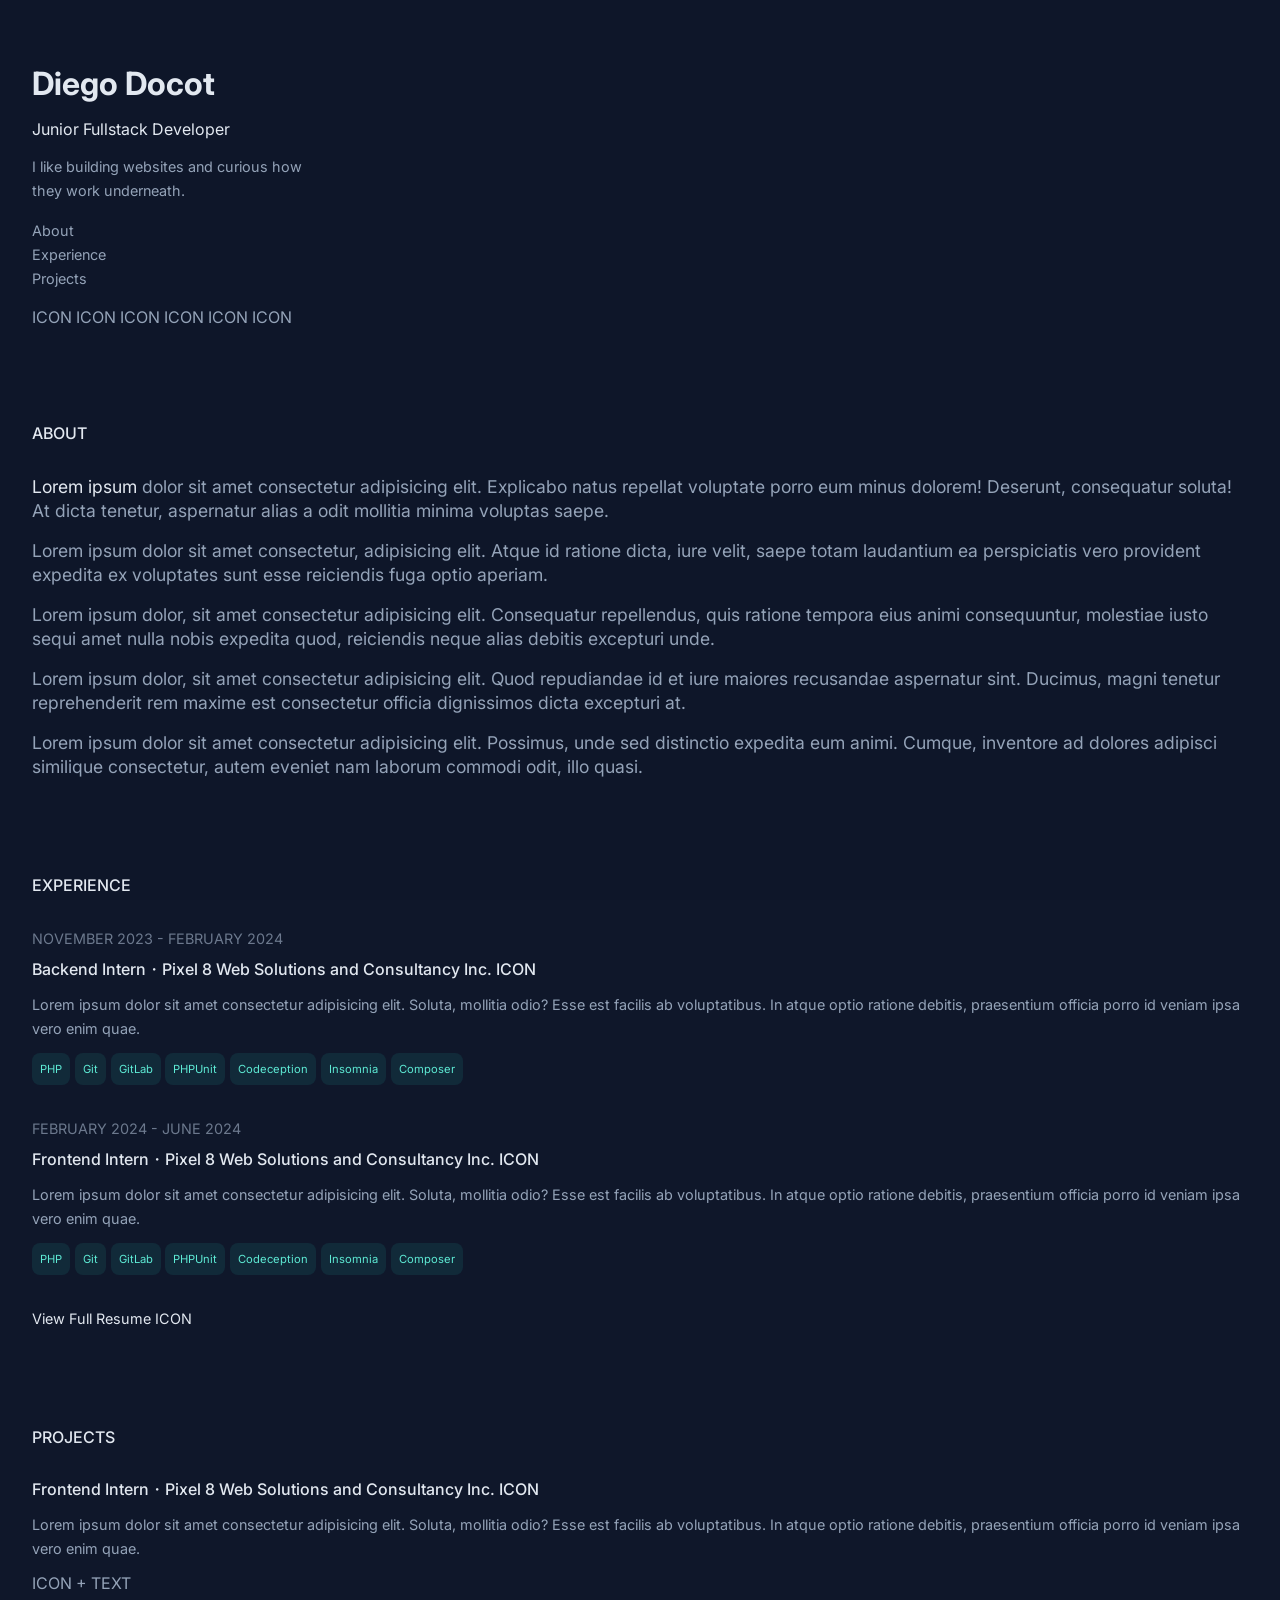
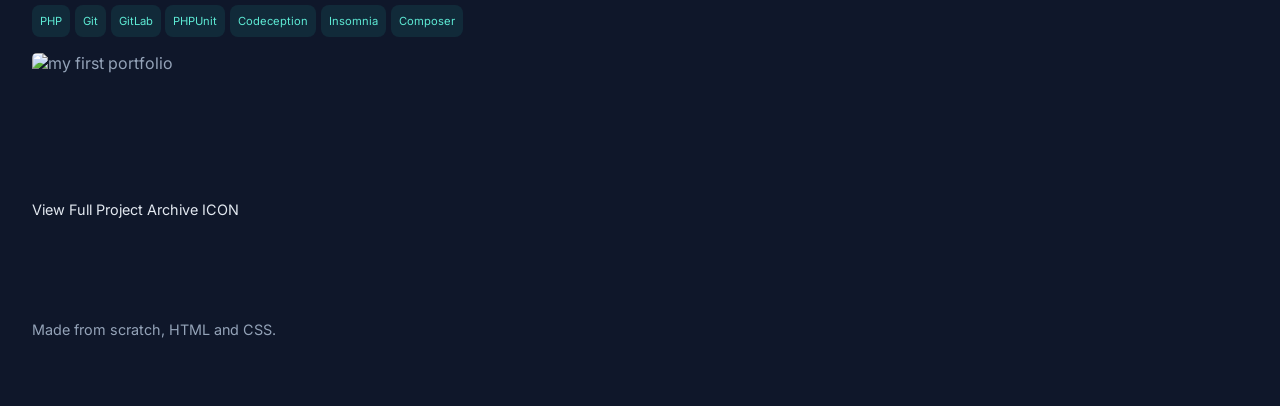
==== index.html @ eea4980a "Add project section" ====
<!doctype html>
<html lang="en">
	<head>
		<meta charset="UTF-8" />
		<meta name="viewport" content="width=device-width, initial-scale=1.0" />
		<title>Diego Docot</title>
		<link rel="preconnect" href="https://fonts.googleapis.com" />
		<link rel="preconnect" href="https://fonts.gstatic.com" crossorigin />
		<link
			href="https://fonts.googleapis.com/css2?family=Inter:ital,opsz,wght@0,14..32,100..900;1,14..32,100..900&display=swap"
			rel="stylesheet"
		/>
		<link
			rel="stylesheet"
			href="https://cdnjs.cloudflare.com/ajax/libs/font-awesome/6.0.0/css/all.min.css"
			integrity="sha512-9usAa10IRO0HhonpyAIVpjrylPvoDwiPUiKdWk5t3PyolY1cOd4DSE0Ga+ri4AuTroPR5aQvXU9xC6qOPnzFeg=="
			crossorigin="anonymous"
			referrerpolicy="no-referrer"
		/>
		<link rel="stylesheet" href="styles.css" />
	</head>
	<body>
		<div class="underlay"></div>
		<header>
			<a href="">
				<h1>Diego Docot</h1>
			</a>
			<h4>Junior Fullstack Developer</h4>
			<p>I like building websites and curious how they work underneath.</p>
			<nav>
				<a><p>About</p></a>
				<a><p>Experience</p></a>
				<a><p>Projects</p></a>
			</nav>
			<div class="socials">
				<a href="">ICON</a>
				<a href="">ICON</a>
				<a href="">ICON</a>
				<a href="">ICON</a>
				<a href="">ICON</a>
				<a href="">ICON</a>
			</div>
		</header>
		<main>
			<!-- ABOUT SECTION -->
			<section>
				<div>
					<h2 class="lightText">About</h2class>
				</div>
				<div class="about-contents">
					<p>
						<a href="/" class="anchor-text">Lorem ipsum</a> dolor sit amet
						consectetur adipisicing elit. Explicabo natus repellat voluptate
						porro eum minus dolorem! Deserunt, consequatur soluta! At dicta
						tenetur, aspernatur alias a odit mollitia minima voluptas saepe.
					</p>
					<p>
						Lorem ipsum dolor sit amet consectetur, adipisicing elit. Atque id
						ratione dicta, iure velit, saepe totam laudantium ea perspiciatis
						vero provident expedita ex voluptates sunt esse reiciendis fuga
						optio aperiam.
					</p>
					<p>
						Lorem ipsum dolor, sit amet consectetur adipisicing elit.
						Consequatur repellendus, quis ratione tempora eius animi
						consequuntur, molestiae iusto sequi amet nulla nobis expedita quod,
						reiciendis neque alias debitis excepturi unde.
					</p>
					<p>
						Lorem ipsum dolor, sit amet consectetur adipisicing elit. Quod
						repudiandae id et iure maiores recusandae aspernatur sint. Ducimus,
						magni tenetur reprehenderit rem maxime est consectetur officia
						dignissimos dicta excepturi at.
					</p>
					<p>
						Lorem ipsum dolor sit amet consectetur adipisicing elit. Possimus,
						unde sed distinctio expedita eum animi. Cumque, inventore ad dolores
						adipisci similique consectetur, autem eveniet nam laborum commodi
						odit, illo quasi.
					</p>
				</div>
			</section>

			<!-- EXPERIENCE SECTION -->
			<section>
				<div>
					<h2 class="lightText">Experience</h2>
				</div>
				<div class="experience-contents">
					<!-- FIRST EXPERIENCE -->
					<div class="experience-card">
						<p class="tenure">November 2023 - February 2024</p>
						<div class="card-column">
							<a href="/" target="_blank">
								<h3 class="anchor-text card-header">
									Backend Intern・Pixel 8 Web Solutions and Consultancy Inc. ICON
								</h3>
							</a>
							<p>
								Lorem ipsum dolor sit amet consectetur adipisicing elit. Soluta,
								mollitia odio? Esse est facilis ab voluptatibus. In atque optio
								ratione debitis, praesentium officia porro id veniam ipsa vero
								enim quae.
							</p>
							<div class="tag-container">
								<div class="tag"><p>PHP</p></div>
								<div class="tag"><p>Git</p></div>
								<div class="tag"><p>GitLab</p></div>
								<div class="tag"><p>PHPUnit</p></div>
								<div class="tag"><p>Codeception</p></div>
								<div class="tag"><p>Insomnia</p></div>
								<div class="tag"><p>Composer</p></div>
							</div>
						</div>
					</div>
					<!-- SECOND EXPERIENCE -->
					<div class="experience-card">
						<p class="tenure">February 2024 - June 2024</p>
						<div class="card-column">
							<a href="/" target="_blank">
								<h3 class="anchor-text card-header">
									Frontend Intern・Pixel 8 Web Solutions and Consultancy Inc. ICON
								</h3>
							</a>
							<p>
								Lorem ipsum dolor sit amet consectetur adipisicing elit. Soluta,
								mollitia odio? Esse est facilis ab voluptatibus. In atque optio
								ratione debitis, praesentium officia porro id veniam ipsa vero
								enim quae.
							</p>
							<div class="tag-container">
								<div class="tag"><p>PHP</p></div>
								<div class="tag"><p>Git</p></div>
								<div class="tag"><p>GitLab</p></div>
								<div class="tag"><p>PHPUnit</p></div>
								<div class="tag"><p>Codeception</p></div>
								<div class="tag"><p>Insomnia</p></div>
								<div class="tag"><p>Composer</p></div>
							</div>
						</div>
					</div>

				</div>
				<a href="/"><p class="anchor-text">View Full Resume ICON</p></a>
			</section>

			<!-- PROJECTS SECTION -->
			<section>
				<div>
					<h2 class="lightText">Projects</h2>
				</div>
				<div class="projects-contents">
					<div class="project-card">
						<div class="project-image-container">
							<img src="./public/odin-portfolio.png" alt="my first portfolio" />
						</div>
						<div class="card-column">
							<a href="/" target="_blank">
								<h3 class="anchor-text card-header">
									Frontend Intern・Pixel 8 Web Solutions and Consultancy Inc. ICON
								</h3>
							</a>
							<p>
								Lorem ipsum dolor sit amet consectetur adipisicing elit. Soluta,
								mollitia odio? Esse est facilis ab voluptatibus. In atque optio
								ratione debitis, praesentium officia porro id veniam ipsa vero
								enim quae.
							</p>
							<a href="">ICON + TEXT</a>
							<div class="tag-container">
								<div class="tag"><p>PHP</p></div>
								<div class="tag"><p>Git</p></div>
								<div class="tag"><p>GitLab</p></div>
								<div class="tag"><p>PHPUnit</p></div>
								<div class="tag"><p>Codeception</p></div>
								<div class="tag"><p>Insomnia</p></div>
								<div class="tag"><p>Composer</p></div>
							</div>
						</div>
					</div>
				</div>
				<a href="/"><p class="anchor-text">View Full Project Archive ICON</p></a>
			</section>
		</main>
		<footer><p>Made from scratch, HTML and CSS.</p></footer>
	</body>
</html>
---- styles.css ----
:root {
	--primary-background: #0F172A;
	--text-primary: #94A3B8;
	--color-highlight: #E2E8F0;
	--color-accent: #5EEAD4;
}

* {
	box-sizing: border-box;
	margin: 0;
	padding: 0;
	font-family: 'Inter', sans-serif;
}

body {
	background-color: var(--primary-background);
	color: var(--text-primary);
	padding: 4rem 2rem;
	display: grid;
	grid-template-columns: repeat(1, minmax(0, 1fr));
	gap: 6rem;
}

a {
	text-decoration: none;
}

a:visited {
	color: inherit;
}

p {
	font-size: 0.9rem;
	line-height: 1.5rem;
}

p::selection,
h1::selection,
h2::selection,
h3::selection,
h4::selection,
h5::selection,
h6::selection {
	background-color: var(--color-accent);
	color: var(--primary-background);
}

.underlay {
	position: fixed;
	background-color: var(--primary-background);
	/* background-color: #172554; */
	inset: 0;
	opacity: 0.15;
}

header,
main,
footer {
	position: relative;
	z-index: 10;
	;
}

header {
	display: flex;
	flex-direction: column;
	gap: 1rem;
	max-width: 300px;
}

header h1,
header h4,
.lightText {
	color: var(--color-highlight);
}

header a {
	text-decoration: none;
}

header h1 {
	font-weight: 700;
}

header h4 {
	font-weight: 400;
}

main {
	display: flex;
	flex-direction: column;
	gap: 6rem;
}

section {
	display: flex;
	flex-direction: column;
	gap: 2rem;
}

section h2 {
	text-transform: uppercase;
	font-size: 1rem;
	font-weight: 500;
}

.about-contents {
	display: flex;
	flex-direction: column;
	gap: 1rem;
}

.about-contents p {
	font-size: 1.1rem;
}

.anchor-text {
	color: var(--color-highlight);
	text-decoration: none;
	transition-duration: 200ms;
}

.anchor-text:hover {
	color: var(--color-accent);
}

.experience-contents,
.projects-contents {
	display: flex;
	flex-direction: column;
	gap: 2rem;
}

.experience-card,
.project-card {
	display: grid;
	grid-template-columns: repeat(1, minmax(0, 1fr));
}

.experience-card {
	gap: 0.5rem;
}

.project-card {
	gap: 1rem;
}

.card-column {
	display: flex;
	flex-direction: column;
	gap: 0.75rem;
}

.tenure {
	opacity: 0.7;
	text-transform: uppercase;
	font-size: 0.8rem;
}

.experience-card p {
	font-size: 0.9rem;
}

.experience-card h3 {
	font-size: 1rem;
	font-weight: 500;
}

.card-header {
	font-weight: 500;
	font-size: 1rem;
}


.tag-container {
	display: flex;
	flex-wrap: wrap;
	gap: 0.3rem;
	color: var(--color-accent);
}

.tag {
	padding: 0.25rem 0.5rem;
	border-radius: 0.5rem;
	background: rgba(45, 212, 191, .1)
}

.tag p {
	font-size: 0.7rem;
}

.project-image-container {
	max-width: 200px;
	overflow: hidden;
	display: grid;
	place-items: center;
	aspect-ratio: 16 / 9;
	order: 2;
	border-radius: 0.3rem;
}

.project-image-container img {
	object-fit: cover;
	width: 100%;
	height: 100%;
}
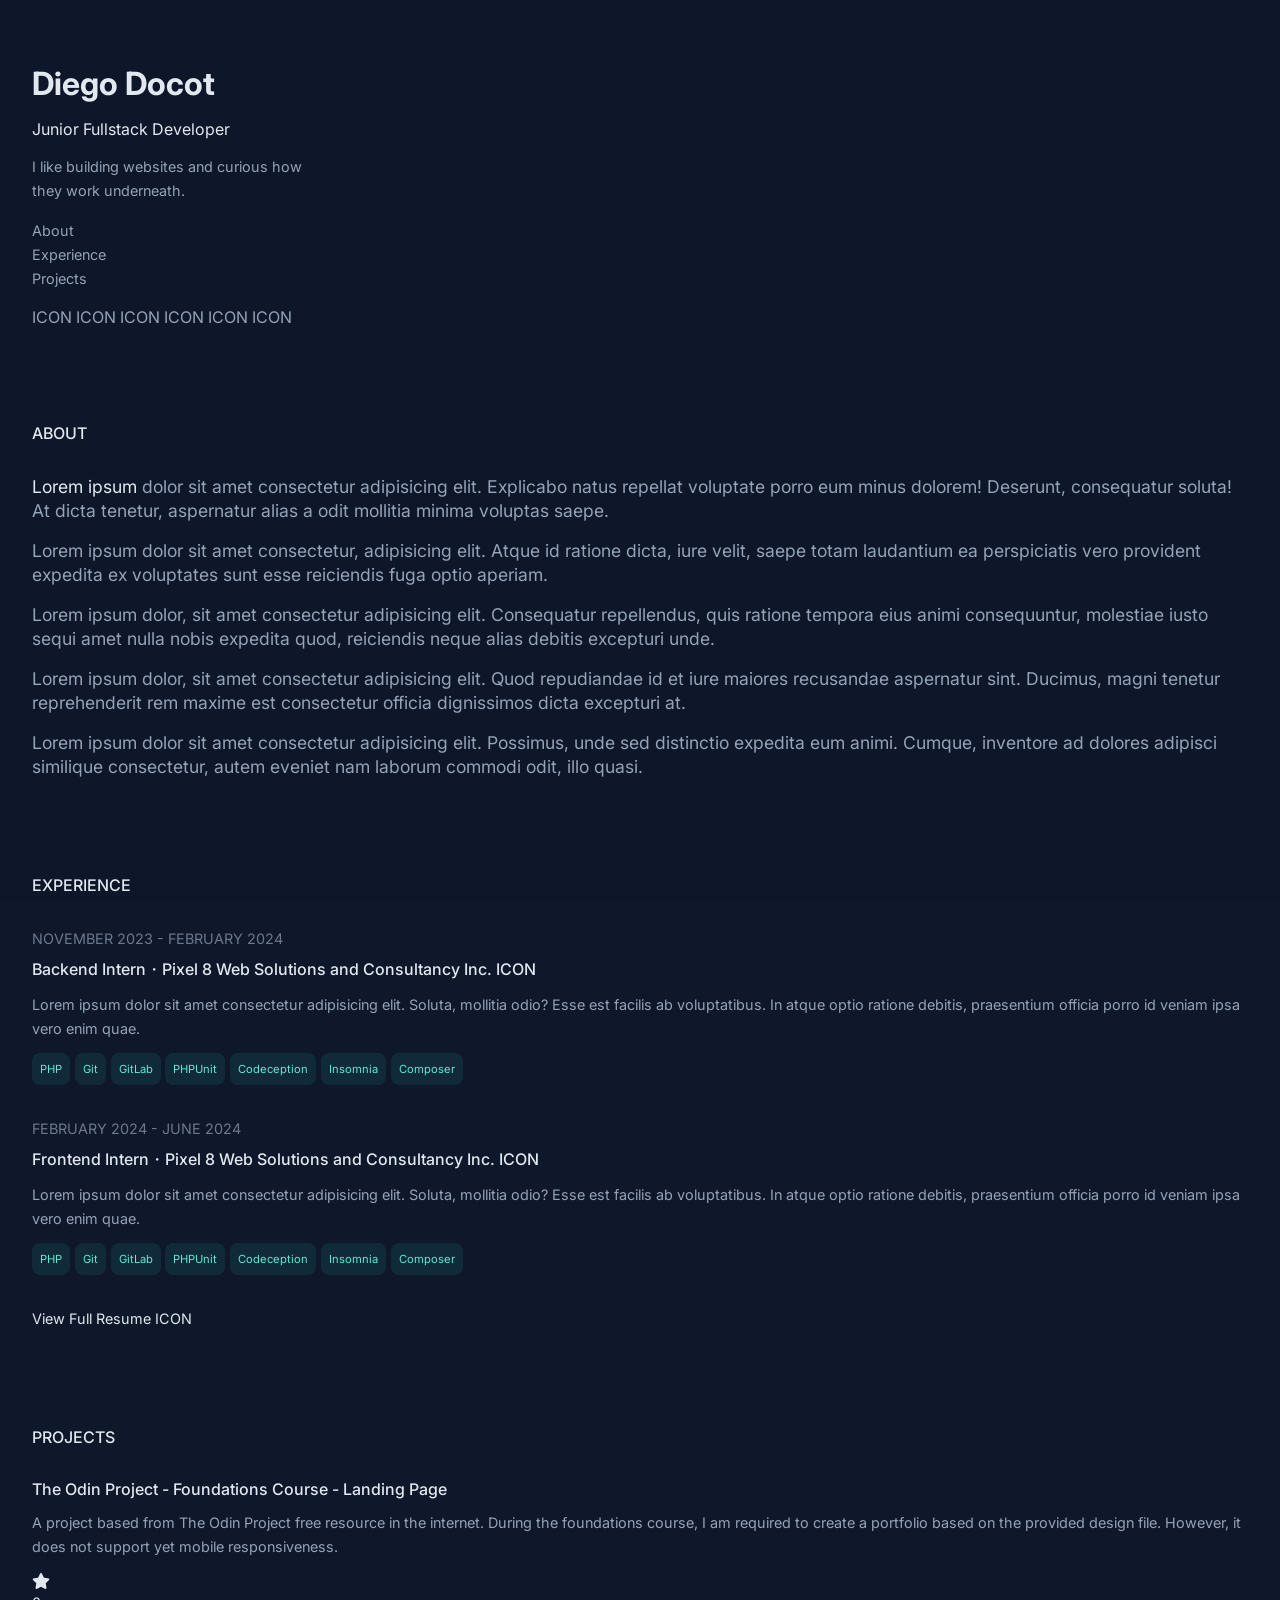
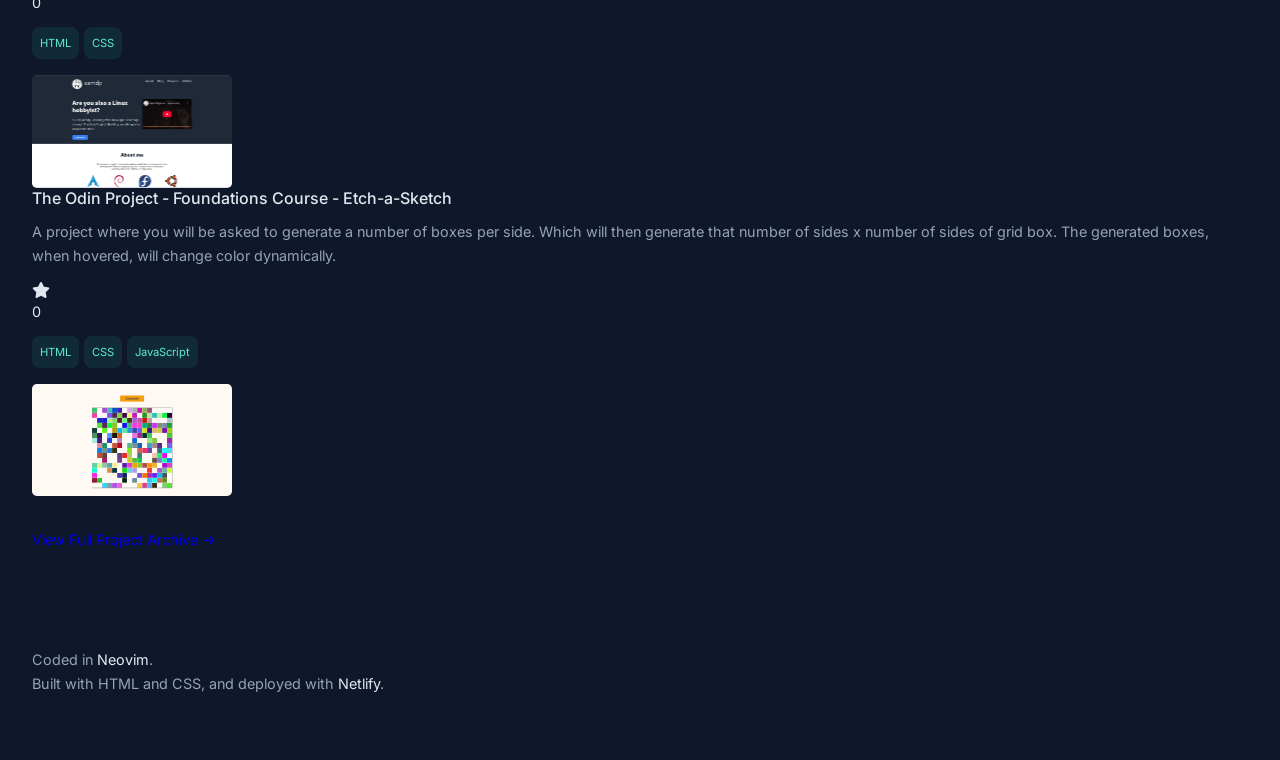
==== commit 1c8faae8: "update project section" ====
--- a/index.html
+++ b/index.html
@@ -44,7 +44,7 @@
 		<main>
 			<!-- ABOUT SECTION -->
 			<section>
-				<div>
+				<div class="sticky-header">
 					<h2 class="lightText">About</h2class>
 				</div>
 				<div class="about-contents">
@@ -83,7 +83,7 @@
 
 			<!-- EXPERIENCE SECTION -->
 			<section>
-				<div>
+				<div class="sticky-header">
 					<h2 class="lightText">Experience</h2>
 				</div>
 				<div class="experience-contents">
@@ -91,7 +91,7 @@
 					<div class="experience-card">
 						<p class="tenure">November 2023 - February 2024</p>
 						<div class="card-column">
-							<a href="/" target="_blank">
+							<a class="card-header-link" href="/" target="_blank">
 								<h3 class="anchor-text card-header">
 									Backend Intern・Pixel 8 Web Solutions and Consultancy Inc. ICON
 								</h3>
@@ -117,7 +117,7 @@
 					<div class="experience-card">
 						<p class="tenure">February 2024 - June 2024</p>
 						<div class="card-column">
-							<a href="/" target="_blank">
+							<a class="card-header-link" href="/" target="_blank">
 								<h3 class="anchor-text card-header">
 									Frontend Intern・Pixel 8 Web Solutions and Consultancy Inc. ICON
 								</h3>
@@ -146,42 +146,60 @@
 
 			<!-- PROJECTS SECTION -->
 			<section>
-				<div>
+				<div class="sticky-header">
 					<h2 class="lightText">Projects</h2>
 				</div>
-				<div class="projects-contents">
+				<div class="project-contents">
+					<!-- first project -->
 					<div class="project-card">
 						<div class="project-image-container">
 							<img src="./public/odin-portfolio.png" alt="my first portfolio" />
 						</div>
 						<div class="card-column">
-							<a href="/" target="_blank">
-								<h3 class="anchor-text card-header">
-									Frontend Intern・Pixel 8 Web Solutions and Consultancy Inc. ICON
-								</h3>
-							</a>
-							<p>
-								Lorem ipsum dolor sit amet consectetur adipisicing elit. Soluta,
-								mollitia odio? Esse est facilis ab voluptatibus. In atque optio
-								ratione debitis, praesentium officia porro id veniam ipsa vero
-								enim quae.
-							</p>
-							<a href="">ICON + TEXT</a>
-							<div class="tag-container">
-								<div class="tag"><p>PHP</p></div>
-								<div class="tag"><p>Git</p></div>
-								<div class="tag"><p>GitLab</p></div>
-								<div class="tag"><p>PHPUnit</p></div>
-								<div class="tag"><p>Codeception</p></div>
-								<div class="tag"><p>Insomnia</p></div>
-								<div class="tag"><p>Composer</p></div>
-							</div>
-						</div>
-					</div>
-				</div>
-				<a href="/"><p class="anchor-text">View Full Project Archive ICON</p></a>
+							<a class="card-header-link" href="/" target="_blank">
+								<h3 class="anchor-text card-header">
+									The Odin Project - Foundations Course - Landing Page
+								</h3>
+							</a>
+							<p>
+								A project based from The Odin Project free resource in the internet. During the foundations course, 
+								I am required to create a portfolio based on the provided design file. However, it does not support yet
+								mobile responsiveness.
+							</p>
+							<a href="https://github.com/xamdp/landing-page" target="_blank" class="anchor-text project-stat-link"><i class="fa-solid fa-star"></i><p>0</p></a>
+							<div class="tag-container">
+								<div class="tag"><p>HTML</p></div>
+								<div class="tag"><p>CSS</p></div>
+							</div>
+						</div>
+					</div>
+					<!-- second project -->
+					<div class="project-card">
+						<div class="project-image-container">
+							<img src="./public/sketchpad.png" alt="my first portfolio" />
+						</div>
+						<div class="card-column">
+							<a class="card-header-link" href="/" target="_blank">
+								<h3 class="anchor-text card-header">
+									The Odin Project - Foundations Course - Etch-a-Sketch
+								</h3>
+							</a>
+							<p>
+								A project where you will be asked to generate a number of boxes per side. Which will then generate that 
+								number of sides x number of sides of grid box. The generated boxes, when hovered, will change color dynamically.
+							</p>
+							<a href="https://github.com/xamdp/landing-page" target="_blank" class="anchor-text project-stat-link"><i class="fa-solid fa-star"></i><p>0</p></a>
+							<div class="tag-container">
+								<div class="tag"><p>HTML</p></div>
+								<div class="tag"><p>CSS</p></div>
+								<div class="tag"><p>JavaScript</p></div>
+							</div>
+						</div>
+					</div>
+				</div>
+				<a href="/" class="project-archive-link"><p>View Full Project Archive <span class="right-arrow">&rarr;</span></p></a>
 			</section>
 		</main>
-		<footer><p>Made from scratch, HTML and CSS.</p></footer>
+		<footer><p>Coded in <a class="anchor-text" href="https://neovim.io/" target="_blank">Neovim</a>.<br> Built with HTML and CSS, and deployed with <a class="anchor-text" href="https://www.netlify.com/" target="_blank">Netlify</a>.</p></footer>
 	</body>
 </html>
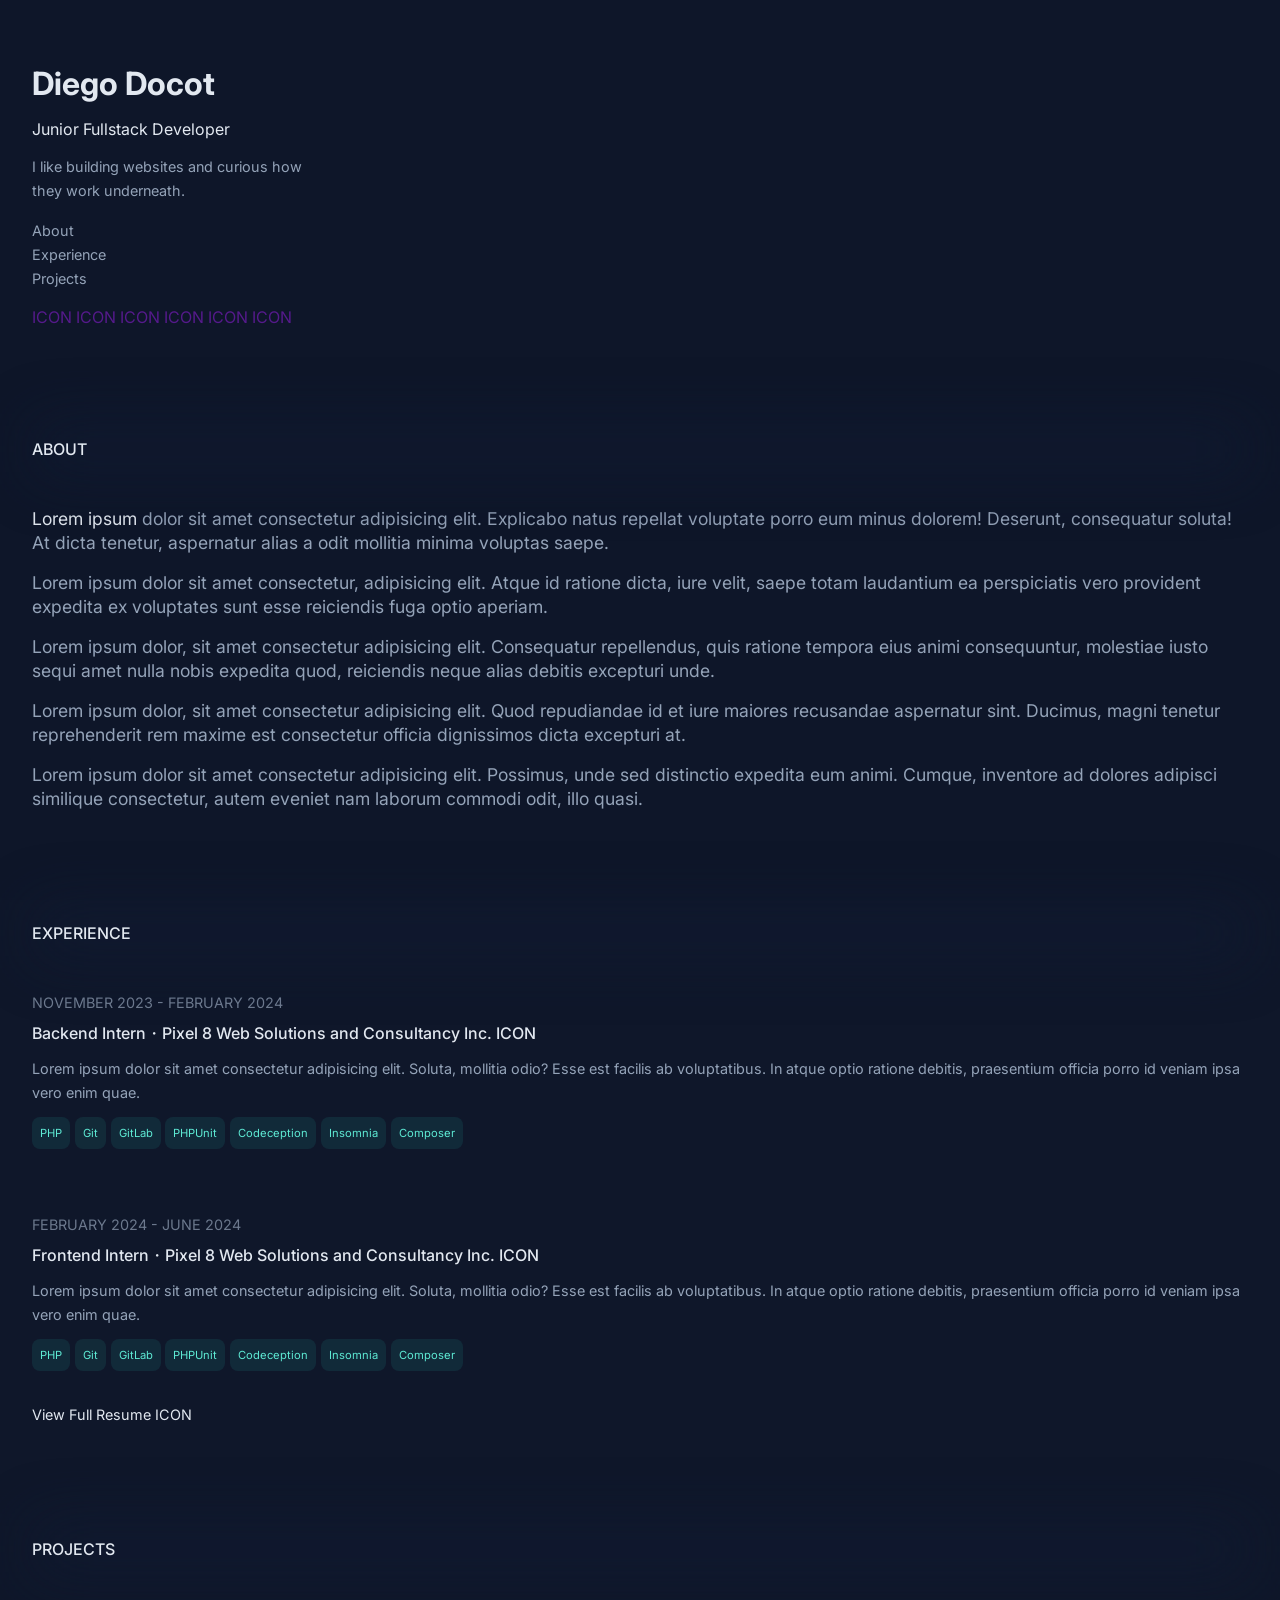
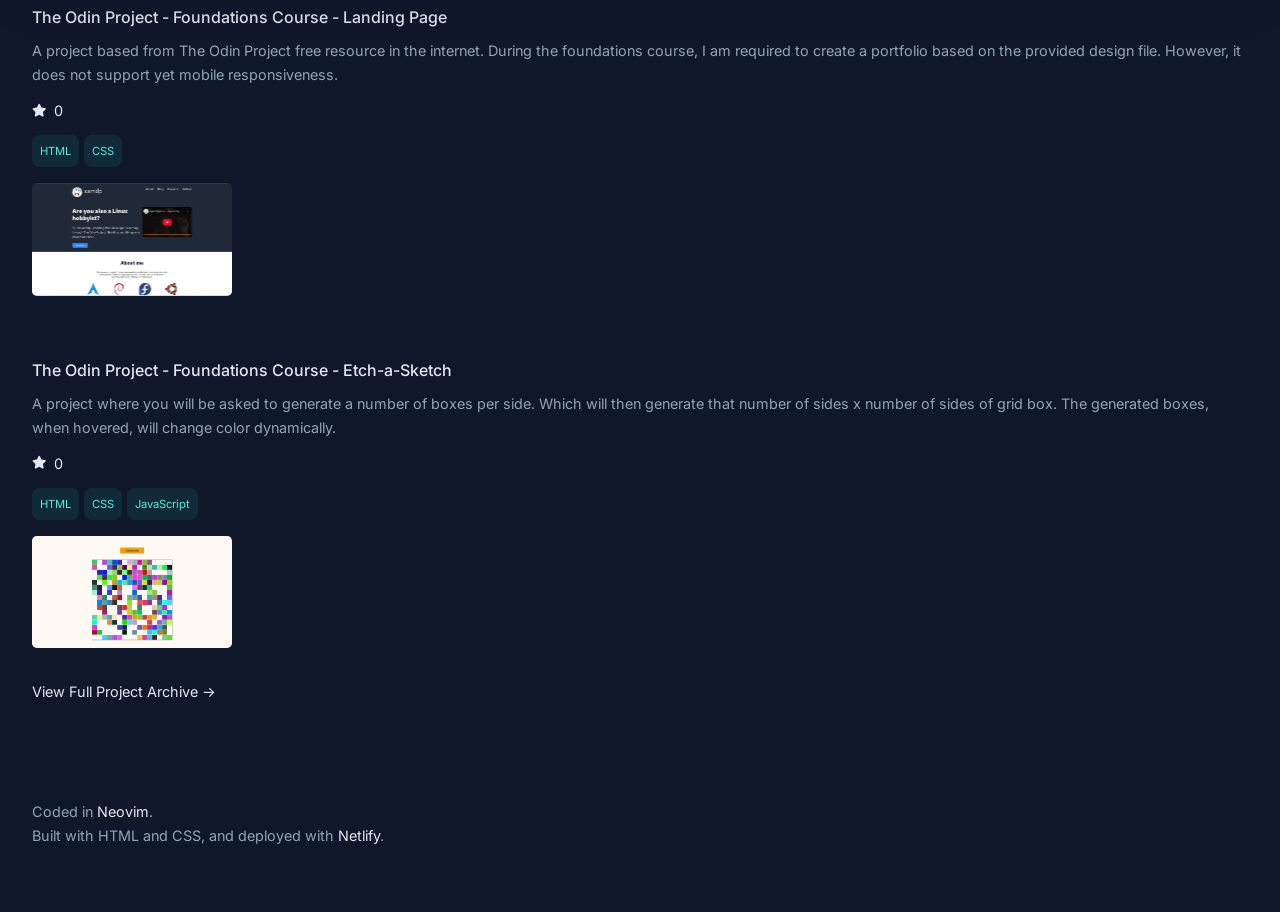
==== commit e1069122: "update anchor-text class" ====
--- a/index.html
+++ b/index.html
@@ -141,7 +141,7 @@
 					</div>
 
 				</div>
-				<a href="/"><p class="anchor-text">View Full Resume ICON</p></a>
+				<a class="anchor-text" href="/"><p>View Full Resume ICON</p></a>
 			</section>
 
 			<!-- PROJECTS SECTION -->
--- a/styles.css
+++ b/styles.css
@@ -19,14 +19,6 @@
 	display: grid;
 	grid-template-columns: repeat(1, minmax(0, 1fr));
 	gap: 6rem;
-}
-
-a {
-	text-decoration: none;
-}
-
-a:visited {
-	color: inherit;
 }
 
 p {
@@ -104,6 +96,28 @@
 	font-weight: 500;
 }
 
+.sticky-header {
+	position: sticky;
+	top: 0;
+	width: 100%;
+	/* position: -webkit-sticky; */
+}
+
+.sticky-header h2 {
+	position: relative;
+	z-index: 2;
+	padding: 1rem 0;
+}
+
+.sticky-header::before {
+	content: '';
+	position: absolute;
+	inset: 0;
+	opacity: 0.8;
+	background: #101A31;
+	filter: blur(30px);
+}
+
 .about-contents {
 	display: flex;
 	flex-direction: column;
@@ -125,10 +139,10 @@
 }
 
 .experience-contents,
-.projects-contents {
-	display: flex;
-	flex-direction: column;
-	gap: 2rem;
+.project-contents {
+	display: flex;
+	flex-direction: column;
+	gap: 4rem;
 }
 
 .experience-card,
@@ -149,6 +163,10 @@
 	display: flex;
 	flex-direction: column;
 	gap: 0.75rem;
+}
+
+.card-header-link {
+	text-decoration: none;
 }
 
 .tenure {
@@ -204,3 +222,47 @@
 	width: 100%;
 	height: 100%;
 }
+
+.project-stat-link {
+	display: flex;
+	align-items: center;
+	gap: 0.5rem;
+	font-size: 0.8rem;
+}
+
+.project-archive-link {
+	position: relative;
+	color: var(--color-highlight);
+	transition-duration: 200ms;
+	margin-right: auto;
+	text-decoration: none;
+}
+
+.project-archive-link span {
+	transition-duration: 200ms;
+}
+
+.project-archive-link:hover span {
+	padding-left: 0.5rem;
+	color: var(--color-accent);
+}
+
+.project-archive-link p:hover {
+	color: var(--color-accent);
+}
+
+.project-archive-link::after {
+	content: '';
+	position: absolute;
+	left: 0;
+	width: 100%;
+	height: 1.5px;
+	bottom: 0;
+	background: transparent;
+	transition-duration: 200ms;
+
+}
+
+.project-archive-link:hover::after {
+	background: var(--color-accent);
+}
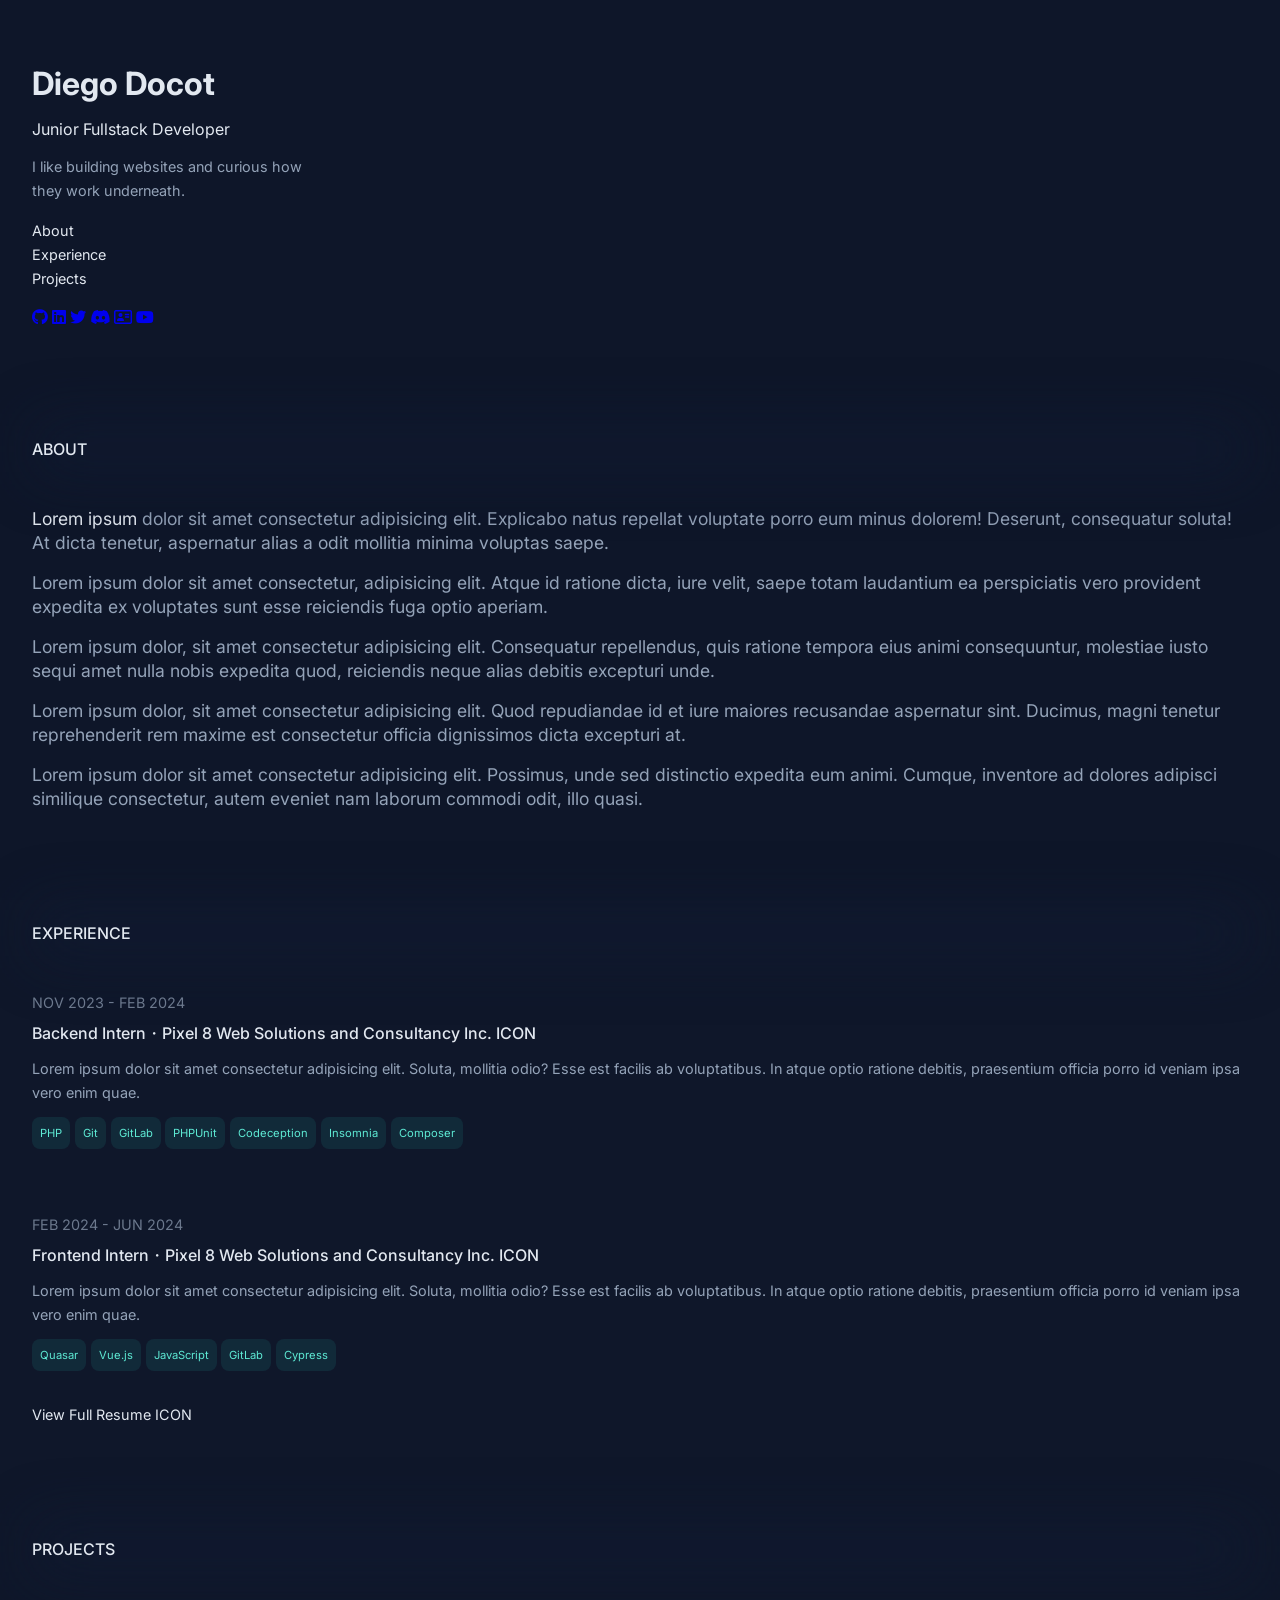
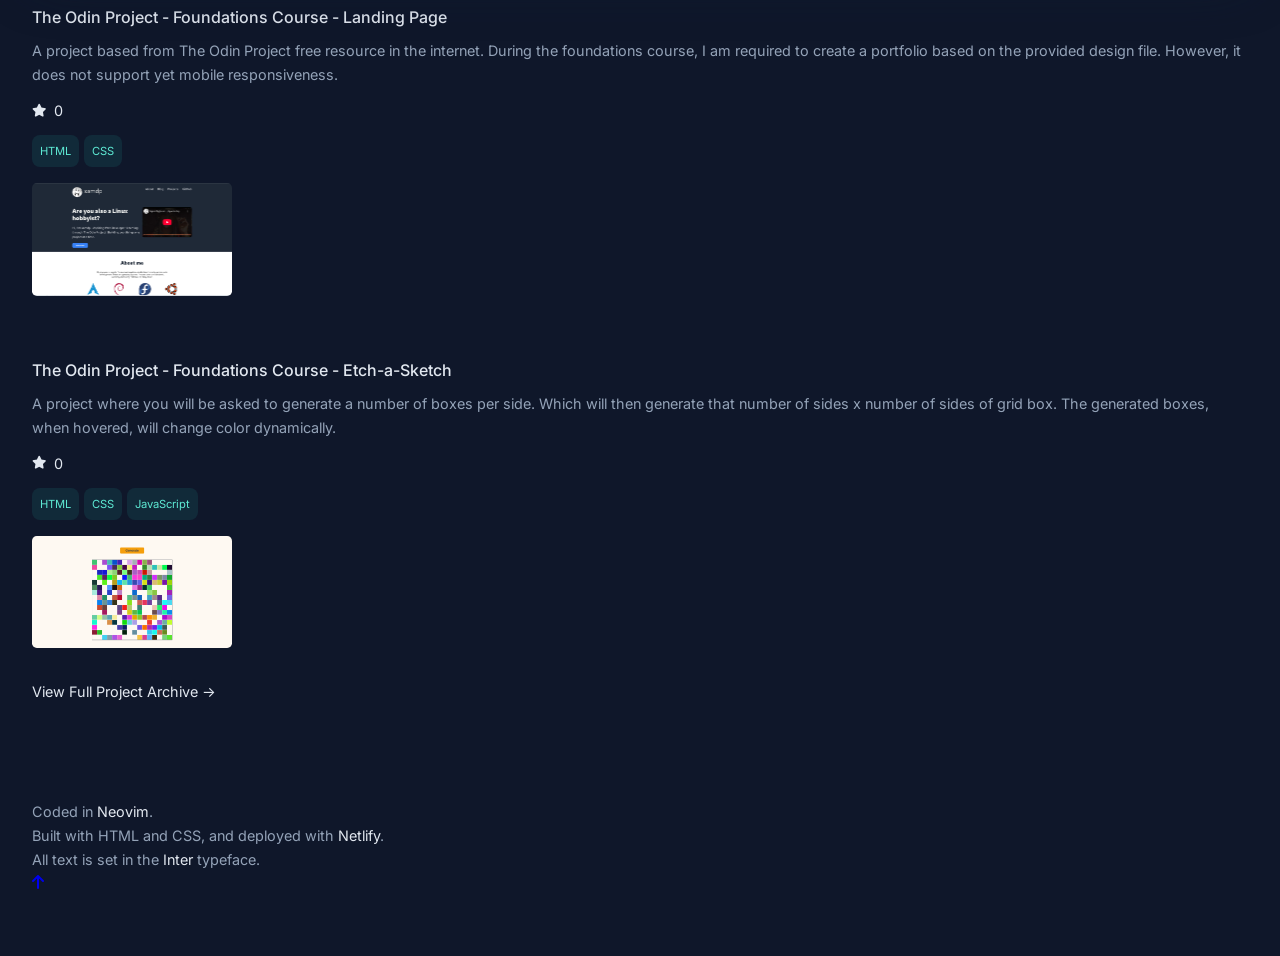
==== commit 80f5b3a0: "Add actual links" ====
--- a/index.html
+++ b/index.html
@@ -19,31 +19,32 @@
 		/>
 		<link rel="stylesheet" href="styles.css" />
 	</head>
-	<body>
+	<body id="top-of-page">
 		<div class="underlay"></div>
 		<header>
-			<a href="">
+			<a href="/">
 				<h1>Diego Docot</h1>
 			</a>
 			<h4>Junior Fullstack Developer</h4>
 			<p>I like building websites and curious how they work underneath.</p>
 			<nav>
-				<a><p>About</p></a>
-				<a><p>Experience</p></a>
-				<a><p>Projects</p></a>
+				<a class="anchor-text" href="#about"><p>About</p></a>
+				<a class="anchor-text" href="#experience"><p>Experience</p></a>
+				<a class="anchor-text" href="#projects"><p>Projects</p></a>
 			</nav>
-			<div class="socials">
-				<a href="">ICON</a>
-				<a href="">ICON</a>
-				<a href="">ICON</a>
-				<a href="">ICON</a>
-				<a href="">ICON</a>
-				<a href="">ICON</a>
+			<div class="social-link-container">
+				<a class="social-link" target="_blank" href="https://github.com/xamdp"><i class="fa-brands fa-github"></i></a>
+				<a class="social-link" target="_blank" href="https://www.linkedin.com/in/diego-docot/"><i class="fa-brands fa-linkedin"></i></a>
+				<a class="social-link" target="_blank" href="https://x.com/xamdp"><i class="fa-brands fa-twitter"></i></a>
+				<a class="social-link" target="_blank" href="https://discord.com/users/590062025321742356"><i class="fa-brands fa-discord"></i></a>
+				<a class="social-link" target="_blank" href="https://dinq.me/xamdp"><i class="fa-regular fa-address-card"></i></a>
+				<a class="social-link" target="_blank" href="https://www.youtube.com/@xamdp"><i class="fa-brands fa-youtube"></i></a>
+				<!-- <a class="anchor-text" href="">ICON</a> -->
 			</div>
 		</header>
 		<main>
 			<!-- ABOUT SECTION -->
-			<section>
+			<section id="about">
 				<div class="sticky-header">
 					<h2 class="lightText">About</h2class>
 				</div>
@@ -82,14 +83,14 @@
 			</section>
 
 			<!-- EXPERIENCE SECTION -->
-			<section>
+			<section id="experience">
 				<div class="sticky-header">
 					<h2 class="lightText">Experience</h2>
 				</div>
 				<div class="experience-contents">
 					<!-- FIRST EXPERIENCE -->
 					<div class="experience-card">
-						<p class="tenure">November 2023 - February 2024</p>
+						<p class="tenure">Nov 2023 - Feb 2024</p>
 						<div class="card-column">
 							<a class="card-header-link" href="/" target="_blank">
 								<h3 class="anchor-text card-header">
@@ -115,7 +116,7 @@
 					</div>
 					<!-- SECOND EXPERIENCE -->
 					<div class="experience-card">
-						<p class="tenure">February 2024 - June 2024</p>
+						<p class="tenure">Feb 2024 - Jun 2024</p>
 						<div class="card-column">
 							<a class="card-header-link" href="/" target="_blank">
 								<h3 class="anchor-text card-header">
@@ -129,13 +130,11 @@
 								enim quae.
 							</p>
 							<div class="tag-container">
-								<div class="tag"><p>PHP</p></div>
-								<div class="tag"><p>Git</p></div>
+								<div class="tag"><p>Quasar</p></div>
+								<div class="tag"><p>Vue.js</p></div>
+								<div class="tag"><p>JavaScript</p></div>
 								<div class="tag"><p>GitLab</p></div>
-								<div class="tag"><p>PHPUnit</p></div>
-								<div class="tag"><p>Codeception</p></div>
-								<div class="tag"><p>Insomnia</p></div>
-								<div class="tag"><p>Composer</p></div>
+								<div class="tag"><p>Cypress</p></div>
 							</div>
 						</div>
 					</div>
@@ -145,7 +144,7 @@
 			</section>
 
 			<!-- PROJECTS SECTION -->
-			<section>
+			<section id="projects">
 				<div class="sticky-header">
 					<h2 class="lightText">Projects</h2>
 				</div>
@@ -200,6 +199,15 @@
 				<a href="/" class="project-archive-link"><p>View Full Project Archive <span class="right-arrow">&rarr;</span></p></a>
 			</section>
 		</main>
-		<footer><p>Coded in <a class="anchor-text" href="https://neovim.io/" target="_blank">Neovim</a>.<br> Built with HTML and CSS, and deployed with <a class="anchor-text" href="https://www.netlify.com/" target="_blank">Netlify</a>.</p></footer>
+		<footer>
+			<p>
+				Coded in <a class="anchor-text" href="https://neovim.io/" target="_blank">Neovim</a>.<br /> 
+				Built with HTML and CSS, and deployed with <a class="anchor-text" href="https://www.netlify.com/" target="_blank">Netlify</a>.<br />
+				All text is set in the <a class="anchor-text" href="https://rsms.me/inter/" target="_blank">Inter</a> typeface.
+			</p>
+			<a href="#top-of-page" class="scroll-to-top">
+				<i class="fa-solid fa-arrow-up"></i>
+			</a>
+		</footer>
 	</body>
 </html>
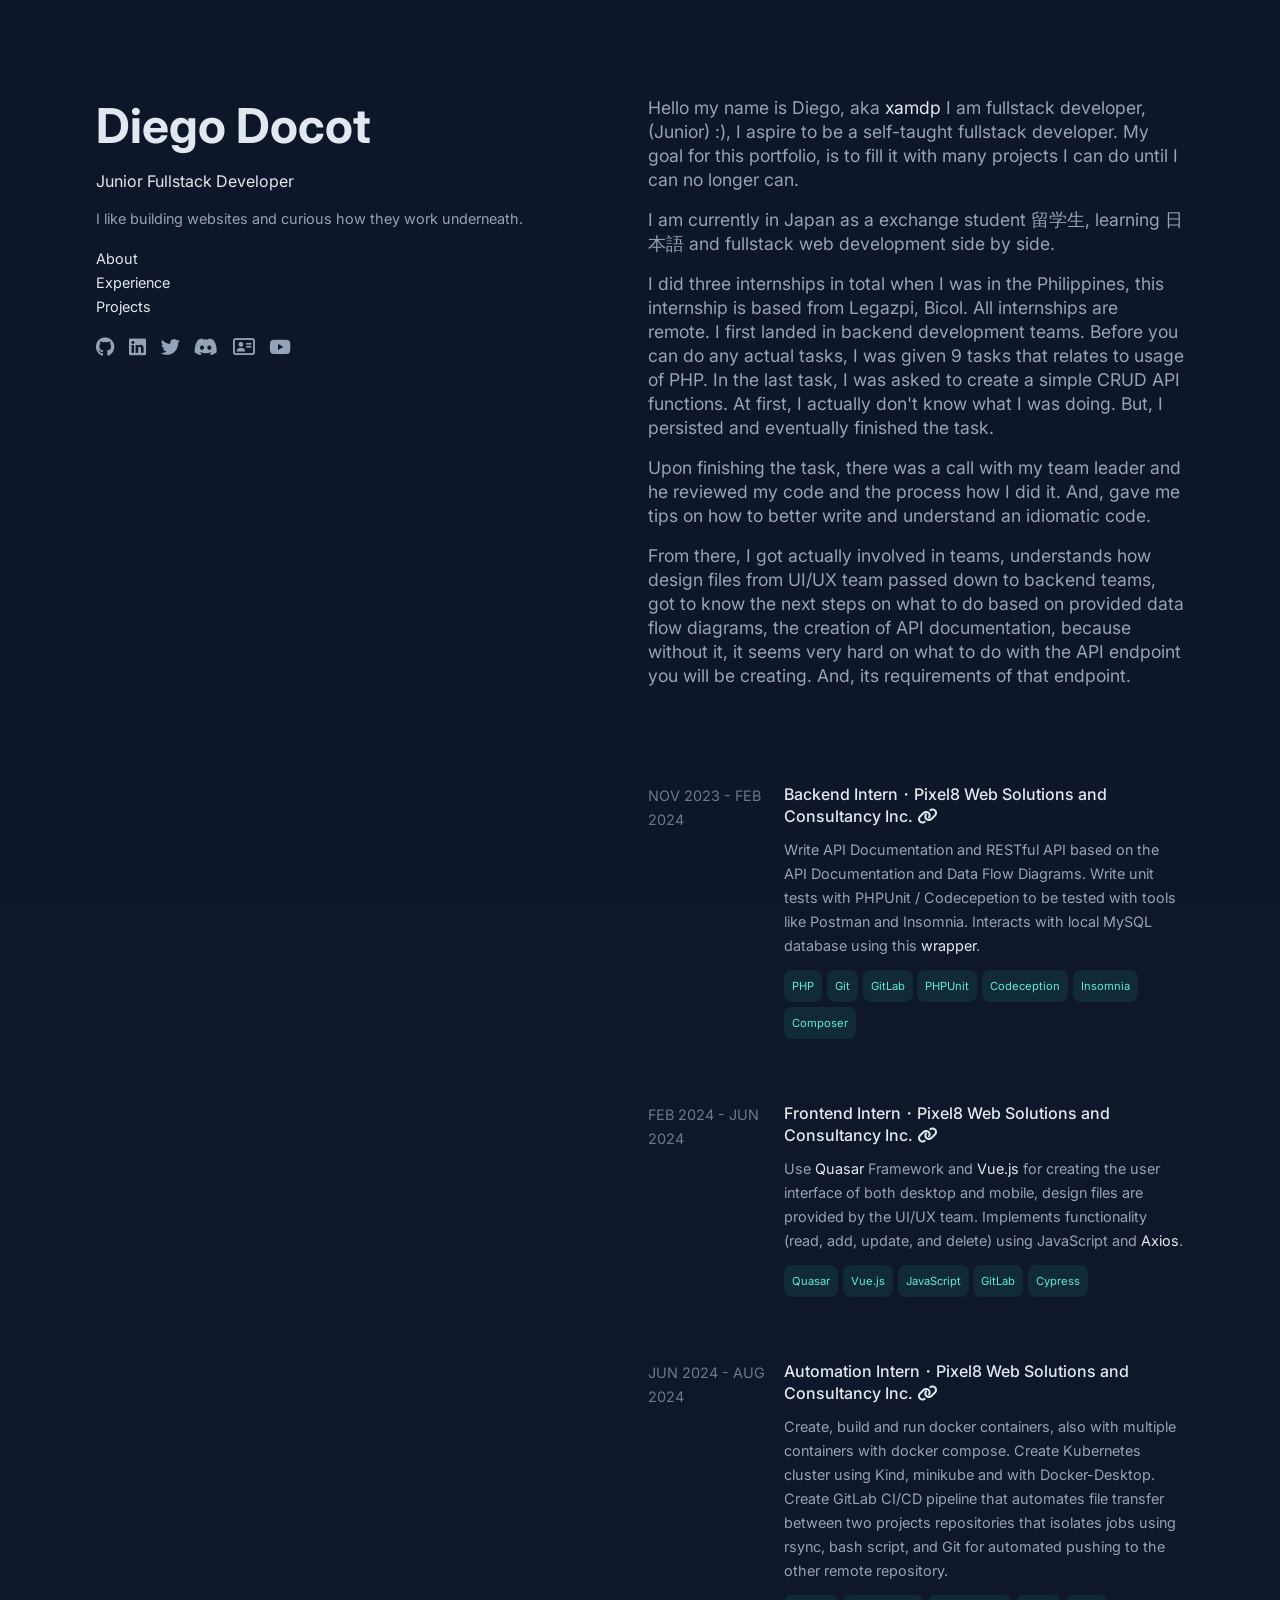
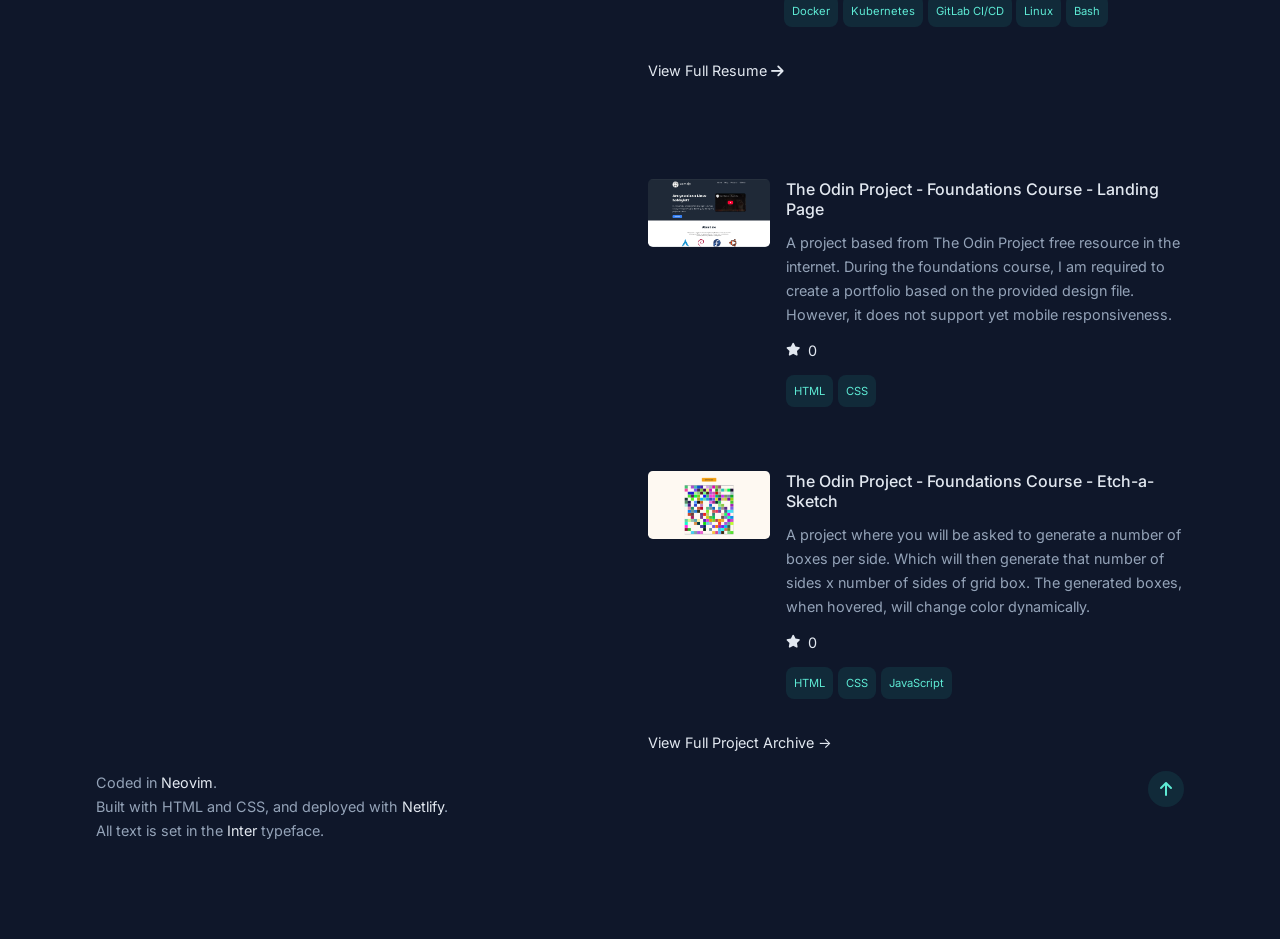
==== commit 85652995: "Add personal details" ====
--- a/index.html
+++ b/index.html
@@ -50,34 +50,21 @@
 				</div>
 				<div class="about-contents">
 					<p>
-						<a href="/" class="anchor-text">Lorem ipsum</a> dolor sit amet
-						consectetur adipisicing elit. Explicabo natus repellat voluptate
-						porro eum minus dolorem! Deserunt, consequatur soluta! At dicta
-						tenetur, aspernatur alias a odit mollitia minima voluptas saepe.
-					</p>
-					<p>
-						Lorem ipsum dolor sit amet consectetur, adipisicing elit. Atque id
-						ratione dicta, iure velit, saepe totam laudantium ea perspiciatis
-						vero provident expedita ex voluptates sunt esse reiciendis fuga
-						optio aperiam.
-					</p>
-					<p>
-						Lorem ipsum dolor, sit amet consectetur adipisicing elit.
-						Consequatur repellendus, quis ratione tempora eius animi
-						consequuntur, molestiae iusto sequi amet nulla nobis expedita quod,
-						reiciendis neque alias debitis excepturi unde.
-					</p>
-					<p>
-						Lorem ipsum dolor, sit amet consectetur adipisicing elit. Quod
-						repudiandae id et iure maiores recusandae aspernatur sint. Ducimus,
-						magni tenetur reprehenderit rem maxime est consectetur officia
-						dignissimos dicta excepturi at.
-					</p>
-					<p>
-						Lorem ipsum dolor sit amet consectetur adipisicing elit. Possimus,
-						unde sed distinctio expedita eum animi. Cumque, inventore ad dolores
-						adipisci similique consectetur, autem eveniet nam laborum commodi
-						odit, illo quasi.
+						Hello my name is Diego, aka <a taget="_blank" href="https://dinq.me/xamdp" class="anchor-text">xamdp</a> I am fullstack developer, (Junior) :), I aspire to be a self-taught fullstack developer. My goal for this portfolio, is to fill it with many projects I can do until I can no longer can.
+					</p>
+					<p>
+						I am currently in Japan as a exchange student 留学生, learning 日本語 and fullstack web development side by side.
+					</p>
+					<p>
+						I did three internships in total when I was in the Philippines, this internship is based from Legazpi, Bicol. All internships are remote.
+						I first landed in backend development teams. Before you can do any actual tasks, I was given 9 tasks that relates to usage of PHP. In the last task, I was asked to create a simple CRUD API functions. At first, I actually don't know what I was doing. But, I persisted and eventually finished the task.
+
+					</p>
+					<p>
+						Upon finishing the task, there was a call with my team leader and he reviewed my code and the process how I did it. And, gave me tips on how to better write and understand an idiomatic code.
+					</p>
+					<p>
+						From there, I got actually involved in teams, understands how design files from UI/UX team passed down to backend teams, got to know the next steps on what to do based on provided data flow diagrams, the creation of API documentation, because without it, it seems very hard on what to do with the API endpoint you will be creating. And, its requirements of that endpoint.
 					</p>
 				</div>
 			</section>
@@ -92,16 +79,15 @@
 					<div class="experience-card">
 						<p class="tenure">Nov 2023 - Feb 2024</p>
 						<div class="card-column">
-							<a class="card-header-link" href="/" target="_blank">
-								<h3 class="anchor-text card-header">
-									Backend Intern・Pixel 8 Web Solutions and Consultancy Inc. ICON
-								</h3>
-							</a>
-							<p>
-								Lorem ipsum dolor sit amet consectetur adipisicing elit. Soluta,
-								mollitia odio? Esse est facilis ab voluptatibus. In atque optio
-								ratione debitis, praesentium officia porro id veniam ipsa vero
-								enim quae.
+							<a class="card-header-link" href="https://pixel8websolutions.com/" target="_blank">
+								<h3 class="anchor-text card-header">
+									Backend Intern・Pixel8 Web Solutions and Consultancy Inc. <i class="fa-solid fa-link anchor-icon"></i>
+								</h3>
+							</a>
+							<p>
+								Write API Documentation and RESTful API based on the API Documentation and Data Flow Diagrams.
+								Write unit tests with PHPUnit / Codecepetion to be tested with tools like Postman and Insomnia.
+								Interacts with local MySQL database using this <a class="anchor-text" target="_blank" href="https://github.com/ThingEngineer/PHP-MySQLi-Database-Class">wrapper</a>.
 							</p>
 							<div class="tag-container">
 								<div class="tag"><p>PHP</p></div>
@@ -118,16 +104,13 @@
 					<div class="experience-card">
 						<p class="tenure">Feb 2024 - Jun 2024</p>
 						<div class="card-column">
-							<a class="card-header-link" href="/" target="_blank">
-								<h3 class="anchor-text card-header">
-									Frontend Intern・Pixel 8 Web Solutions and Consultancy Inc. ICON
-								</h3>
-							</a>
-							<p>
-								Lorem ipsum dolor sit amet consectetur adipisicing elit. Soluta,
-								mollitia odio? Esse est facilis ab voluptatibus. In atque optio
-								ratione debitis, praesentium officia porro id veniam ipsa vero
-								enim quae.
+							<a class="card-header-link" href="https://pixel8websolutions.com/" target="_blank">
+								<h3 class="anchor-text card-header">
+									Frontend Intern・Pixel8 Web Solutions and Consultancy Inc. <i class="fa-solid fa-link anchor-icon"></i>
+								</h3>
+							</a>
+							<p>
+								Use <a class="anchor-text" href="https://quasar.dev/" target="_blank">Quasar</a> Framework and <a class="anchor-text" href="https://vuejs.org/" target="_blank">Vue.js</a> for creating the user interface of both desktop and mobile, design files are provided by the UI/UX team. Implements functionality (read, add, update, and delete) using JavaScript and <a class="anchor-text" href="https://github.com/axios/axios" target="_blank">Axios</a>.
 							</p>
 							<div class="tag-container">
 								<div class="tag"><p>Quasar</p></div>
@@ -138,9 +121,32 @@
 							</div>
 						</div>
 					</div>
-
-				</div>
-				<a class="anchor-text" href="/"><p>View Full Resume ICON</p></a>
+					<!-- THIRD EXPERIENCE -->
+					<div class="experience-card">
+						<p class="tenure">Jun 2024 - Aug 2024</p>
+						<div class="card-column">
+							<a class="card-header-link" href="https://pixel8websolutions.com/" target="_blank">
+								<h3 class="anchor-text card-header">
+									Automation Intern・Pixel8 Web Solutions and Consultancy Inc. <i class="fa-solid fa-link anchor-icon"></i>
+								</h3>
+							</a>
+							<p>
+								Create, build and run docker containers, also with multiple containers with docker compose.
+								Create Kubernetes cluster using Kind, minikube and with Docker-Desktop.
+								Create GitLab CI/CD pipeline that automates file transfer between two projects repositories that isolates jobs using rsync, bash script, and Git for automated pushing to the other remote repository.
+							</p>
+							<div class="tag-container">
+								<div class="tag"><p>Docker</p></div>
+								<div class="tag"><p>Kubernetes</p></div>
+								<div class="tag"><p>GitLab CI/CD</p></div>
+								<div class="tag"><p>Linux</p></div>
+								<div class="tag"><p>Bash</p></div>
+							</div>
+						</div>
+					</div>
+
+				</div>
+				<a class="anchor-text" href="./public/Diego_resume.pdf" target="_blank"><p>View Full Resume <i class="fa-solid fa-arrow-right anchor-icon"></i> </p></a>
 			</section>
 
 			<!-- PROJECTS SECTION -->
@@ -196,7 +202,7 @@
 						</div>
 					</div>
 				</div>
-				<a href="/" class="project-archive-link"><p>View Full Project Archive <span class="right-arrow">&rarr;</span></p></a>
+				<a href="https://github.com/xamdp?tab=repositories" target="_blank" class="project-archive-link"><p>View Full Project Archive <span class="right-arrow">&rarr;</span></p></a>
 			</section>
 		</main>
 		<footer>
--- a/styles.css
+++ b/styles.css
@@ -1,8 +1,13 @@
 :root {
 	--primary-background: #0F172A;
+	--background-accent: rgba(45, 212, 191, .1);
 	--text-primary: #94A3B8;
 	--color-highlight: #E2E8F0;
 	--color-accent: #5EEAD4;
+}
+
+html {
+	scroll-behavior: smooth;
 }
 
 * {
@@ -66,16 +71,42 @@
 	color: var(--color-highlight);
 }
 
-header a {
+header>a {
 	text-decoration: none;
 }
 
 header h1 {
 	font-weight: 700;
+	text-decoration: none;
 }
 
 header h4 {
 	font-weight: 400;
+}
+
+nav a {
+	font-size: 0.9rem;
+}
+
+nav {
+	display: none;
+}
+
+.social-link-container {
+	display: flex;
+	align-items: center;
+	gap: 0.9rem;
+}
+
+.social-link {
+	font-size: 1.2rem;
+	color: inherit;
+	text-decoration: none;
+	transition-duration: 200ms;
+}
+
+.social-link:hover {
+	color: var(--color-accent);
 }
 
 main {
@@ -172,7 +203,7 @@
 .tenure {
 	opacity: 0.7;
 	text-transform: uppercase;
-	font-size: 0.8rem;
+	font-size: 0.5rem;
 }
 
 .experience-card p {
@@ -200,7 +231,7 @@
 .tag {
 	padding: 0.25rem 0.5rem;
 	border-radius: 0.5rem;
-	background: rgba(45, 212, 191, .1)
+	background: var(--background-accent);
 }
 
 .tag p {
@@ -266,3 +297,105 @@
 .project-archive-link:hover::after {
 	background: var(--color-accent);
 }
+
+footer {
+	display: flex;
+	justify-content: space-between;
+	flex-direction: column;
+	gap: 2rem;
+	align-items: flex-start;
+}
+
+footer p {
+	font-size: 0.9rem;
+}
+
+.scroll-to-top {
+	text-decoration: none;
+	color: var(--color-accent);
+	background: var(--background-accent);
+	padding: 0 0.75rem;
+	aspect-ratio: 1 / 1;
+	display: grid;
+	place-items: center;
+	border-radius: 100%;
+	overflow: hidden;
+	transition-duration: 200ms;
+}
+
+.scroll-to-top:hover {
+	opacity: 0.6;
+}
+
+@media (min-width: 640px) {
+	header h1 {
+		font-size: 3rem;
+	}
+
+	nav {
+		display: inline;
+	}
+
+	.project-card,
+	.experience-card {
+		grid-template-columns: repeat(4, minmax(0, 1fr));
+	}
+
+	.project-image-container {
+		order: 0;
+	}
+
+	.card-column {
+		grid-column: span 3 / span 3;
+	}
+}
+
+
+@media (min-width: 1024px) {
+	body {
+		grid-template-columns: repeat(2, minmax(0, 1fr));
+		gap: 1rem;
+		padding: 6rem;
+		padding-top: 0;
+	}
+
+	main {
+		grid-column: span 1 / span 1;
+		margin-right: auto;
+	}
+
+	header {
+		position: sticky;
+		top: 0;
+		margin-left: auto;
+		height: fit-content;
+	}
+
+	nav {
+		display: flex;
+		flex-direction: column;
+	}
+
+	header,
+	main {
+		padding-top: 6rem;
+		max-width: 600px;
+		width: 100%;
+	}
+
+	.sticky-header {
+		display: none;
+	}
+
+	.project-image-container {
+		order: 0;
+	}
+
+	footer {
+		grid-column: span 2 / span 2;
+		flex-direction: row;
+		max-width: 1200px;
+		margin: 0 auto;
+		width: 100%;
+	}
+}
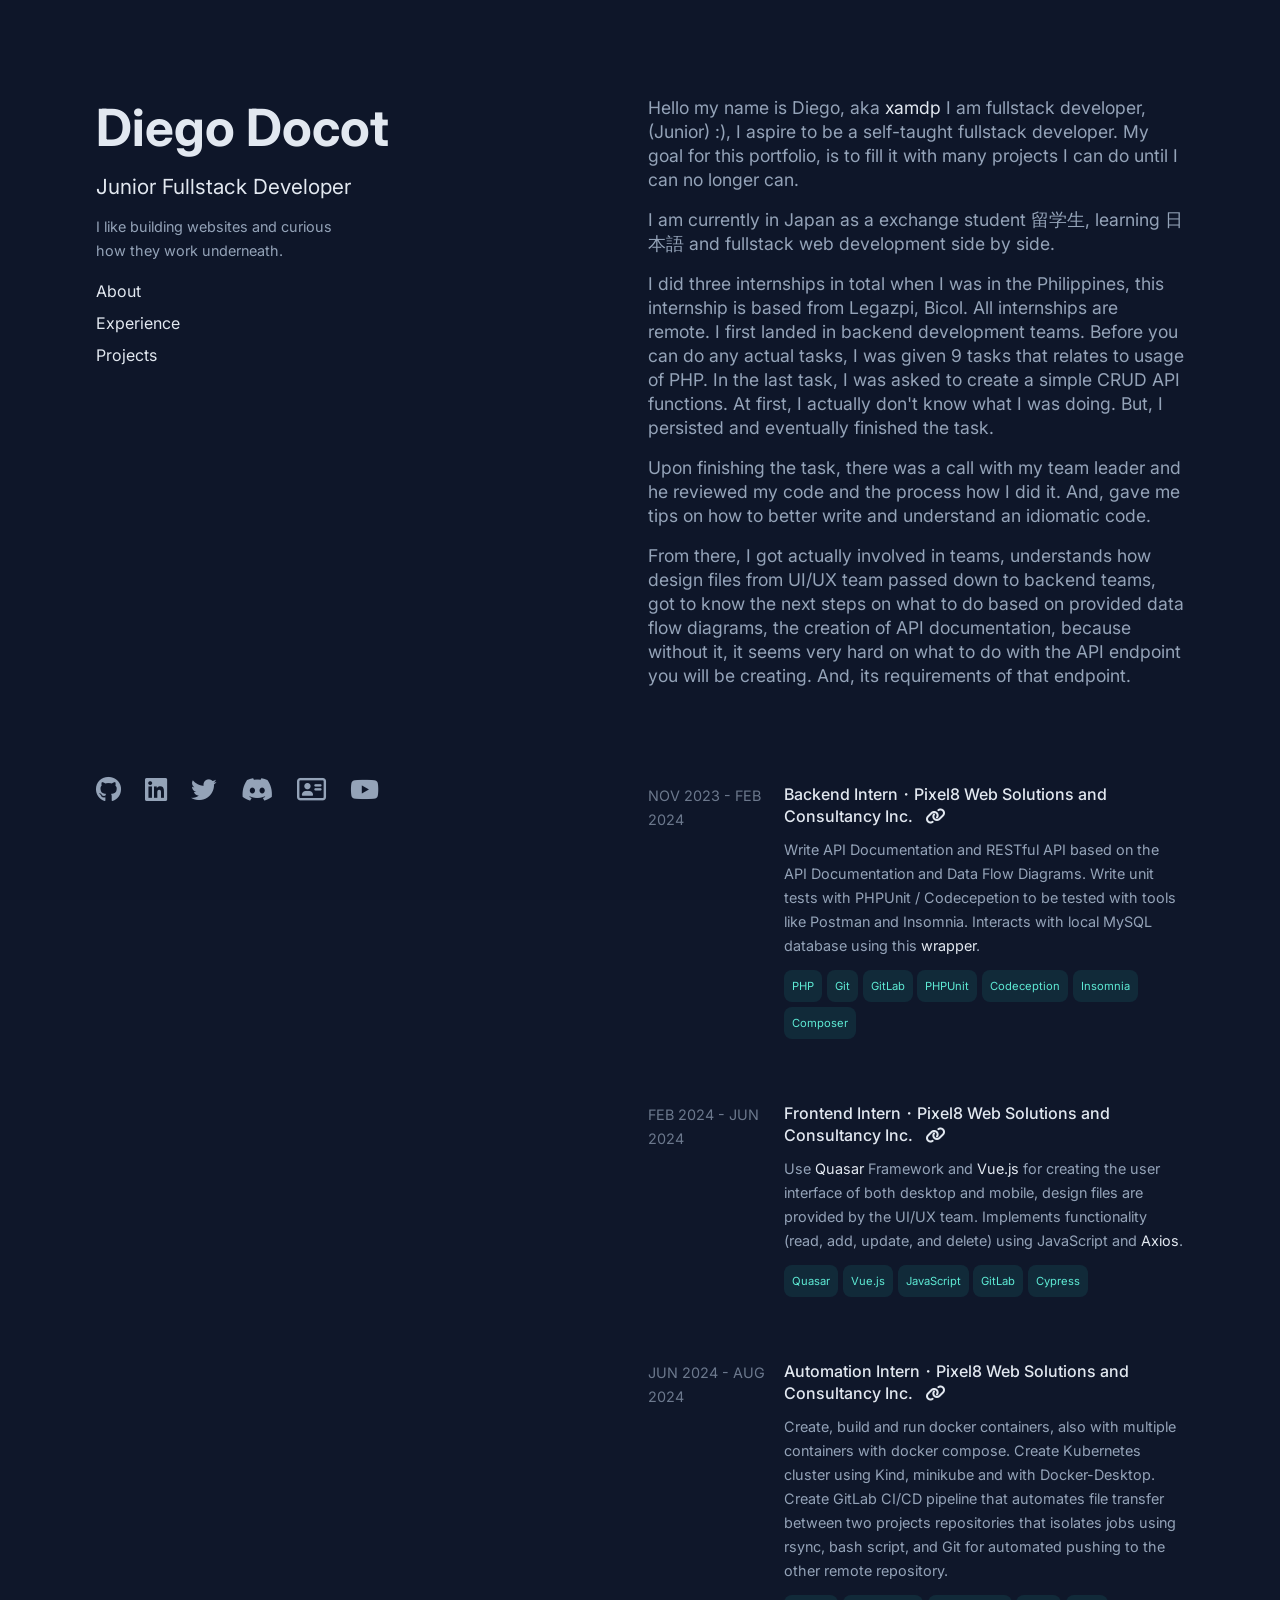
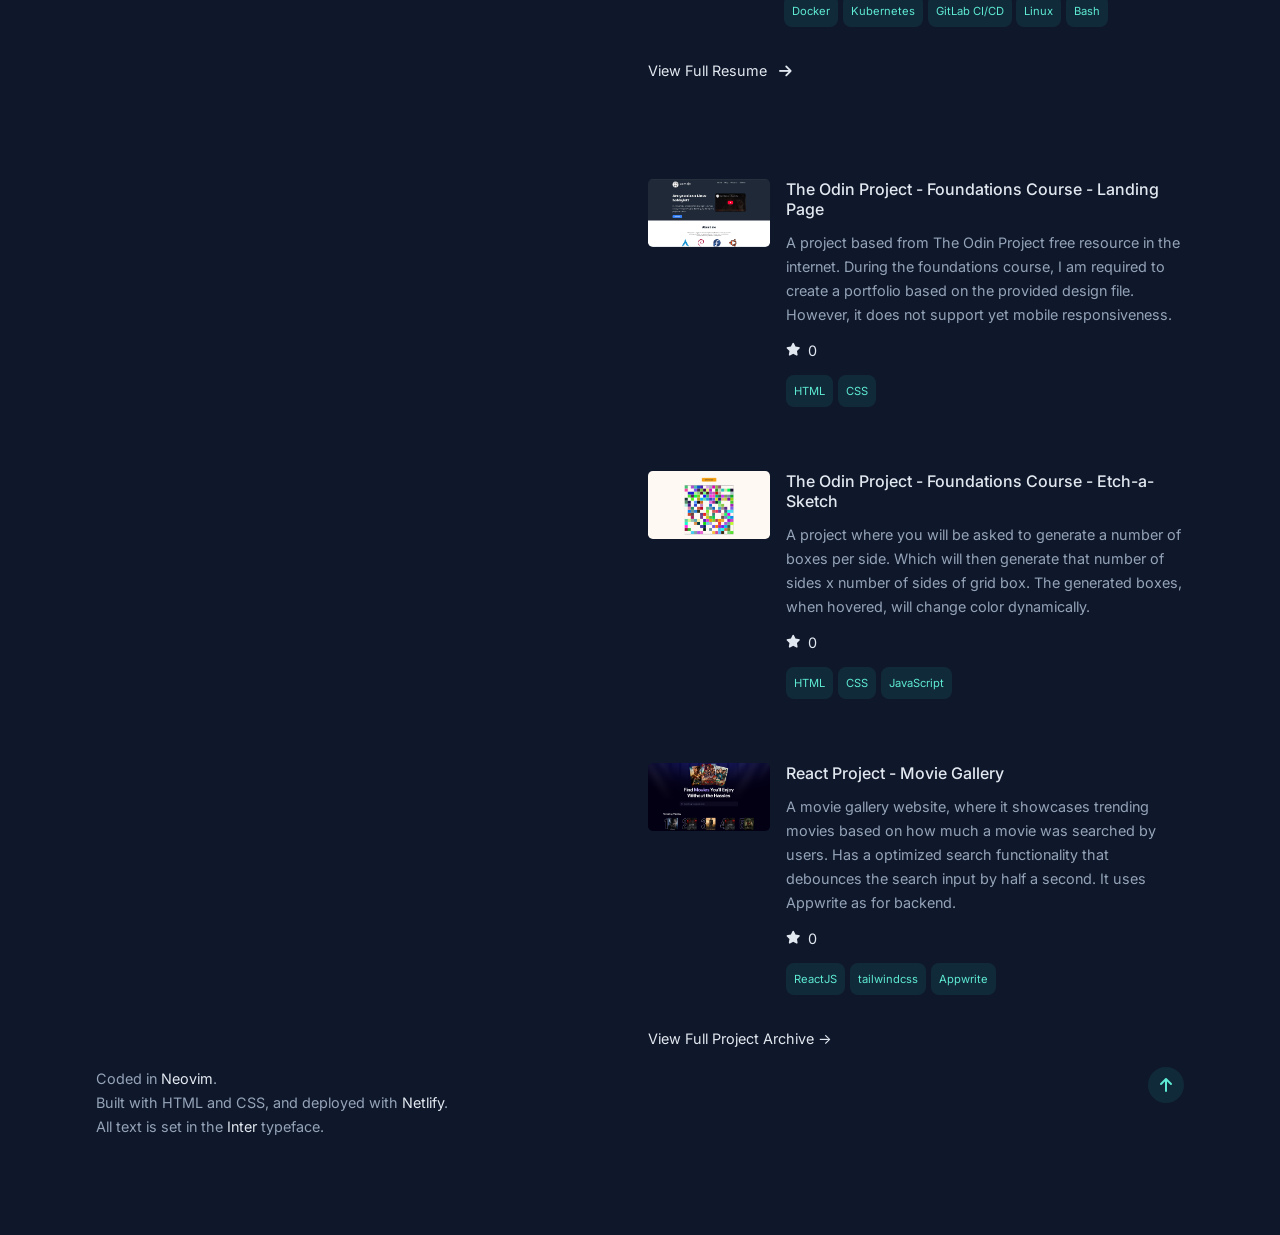
==== commit 7ff6aca0: "add new project item" ====
--- a/index.html
+++ b/index.html
@@ -201,6 +201,30 @@
 							</div>
 						</div>
 					</div>
+
+					<!-- third project -->
+					<div class="project-card">
+						<div class="project-image-container">
+							<img src="./public/movie-gallery.png" alt="Movie Gallery" />
+						</div>
+						<div class="card-column">
+							<a class="card-header-link" href="https://movgal.netlify.app/" target="_blank">
+								<h3 class="anchor-text card-header">
+									React Project - Movie Gallery
+								</h3>
+							</a>
+							<p>
+								A movie gallery website, where it showcases trending movies based on how much a movie was searched by users.
+								Has a optimized search functionality that debounces the search input by half a second. It uses Appwrite as for backend.
+							</p>
+							<a href="https://github.com/xamdp/movie-react-app" target="_blank" class="anchor-text project-stat-link"><i class="fa-solid fa-star"></i><p>0</p></a>
+							<div class="tag-container">
+								<div class="tag"><p>ReactJS</p></div>
+								<div class="tag"><p>tailwindcss</p></div>
+								<div class="tag"><p>Appwrite</p></div>
+							</div>
+						</div>
+					</div>
 				</div>
 				<a href="https://github.com/xamdp?tab=repositories" target="_blank" class="project-archive-link"><p>View Full Project Archive <span class="right-arrow">&rarr;</span></p></a>
 			</section>
--- a/styles.css
+++ b/styles.css
@@ -221,6 +221,11 @@
 }
 
 
+.anchor-icon {
+	padding-left: 0.5rem;
+}
+
+
 .tag-container {
 	display: flex;
 	flex-wrap: wrap;
@@ -328,8 +333,20 @@
 }
 
 @media (min-width: 640px) {
+	header {
+		max-width: unset;
+	}
+
 	header h1 {
-		font-size: 3rem;
+		font-size: 3.2rem;
+	}
+
+	header h4 {
+		font-size: 1.3rem;
+	}
+
+	header p {
+		max-width: 230px;
 	}
 
 	nav {
@@ -347,6 +364,14 @@
 
 	.card-column {
 		grid-column: span 3 / span 3;
+	}
+
+	.social-link-container {
+		gap: 1.5rem;
+	}
+
+	.social-link-container i {
+		font-size: 1.6rem;
 	}
 }
 
@@ -368,27 +393,50 @@
 		position: sticky;
 		top: 0;
 		margin-left: auto;
-		height: fit-content;
+		height: 100vh;
+		padding-bottom: 6rem;
+	}
+
+	header h1 {
+		font-size: 3.2rem;
+	}
+
+	header h4 {
+		font-size: 1.3rem;
+	}
+
+	header p {
+		max-width: 240px;
 	}
 
 	nav {
 		display: flex;
 		flex-direction: column;
+		gap: 0.5rem;
+		flex: 1;
+	}
+
+	nav p {
+		font-size: 1rem;
+	}
+
+	.social-link-container {
+		gap: 1.5rem;
+	}
+
+	.social-link-container i {
+		font-size: 1.6rem;
 	}
 
 	header,
 	main {
 		padding-top: 6rem;
-		max-width: 600px;
+		max-width: 700px;
 		width: 100%;
 	}
 
 	.sticky-header {
 		display: none;
-	}
-
-	.project-image-container {
-		order: 0;
 	}
 
 	footer {
